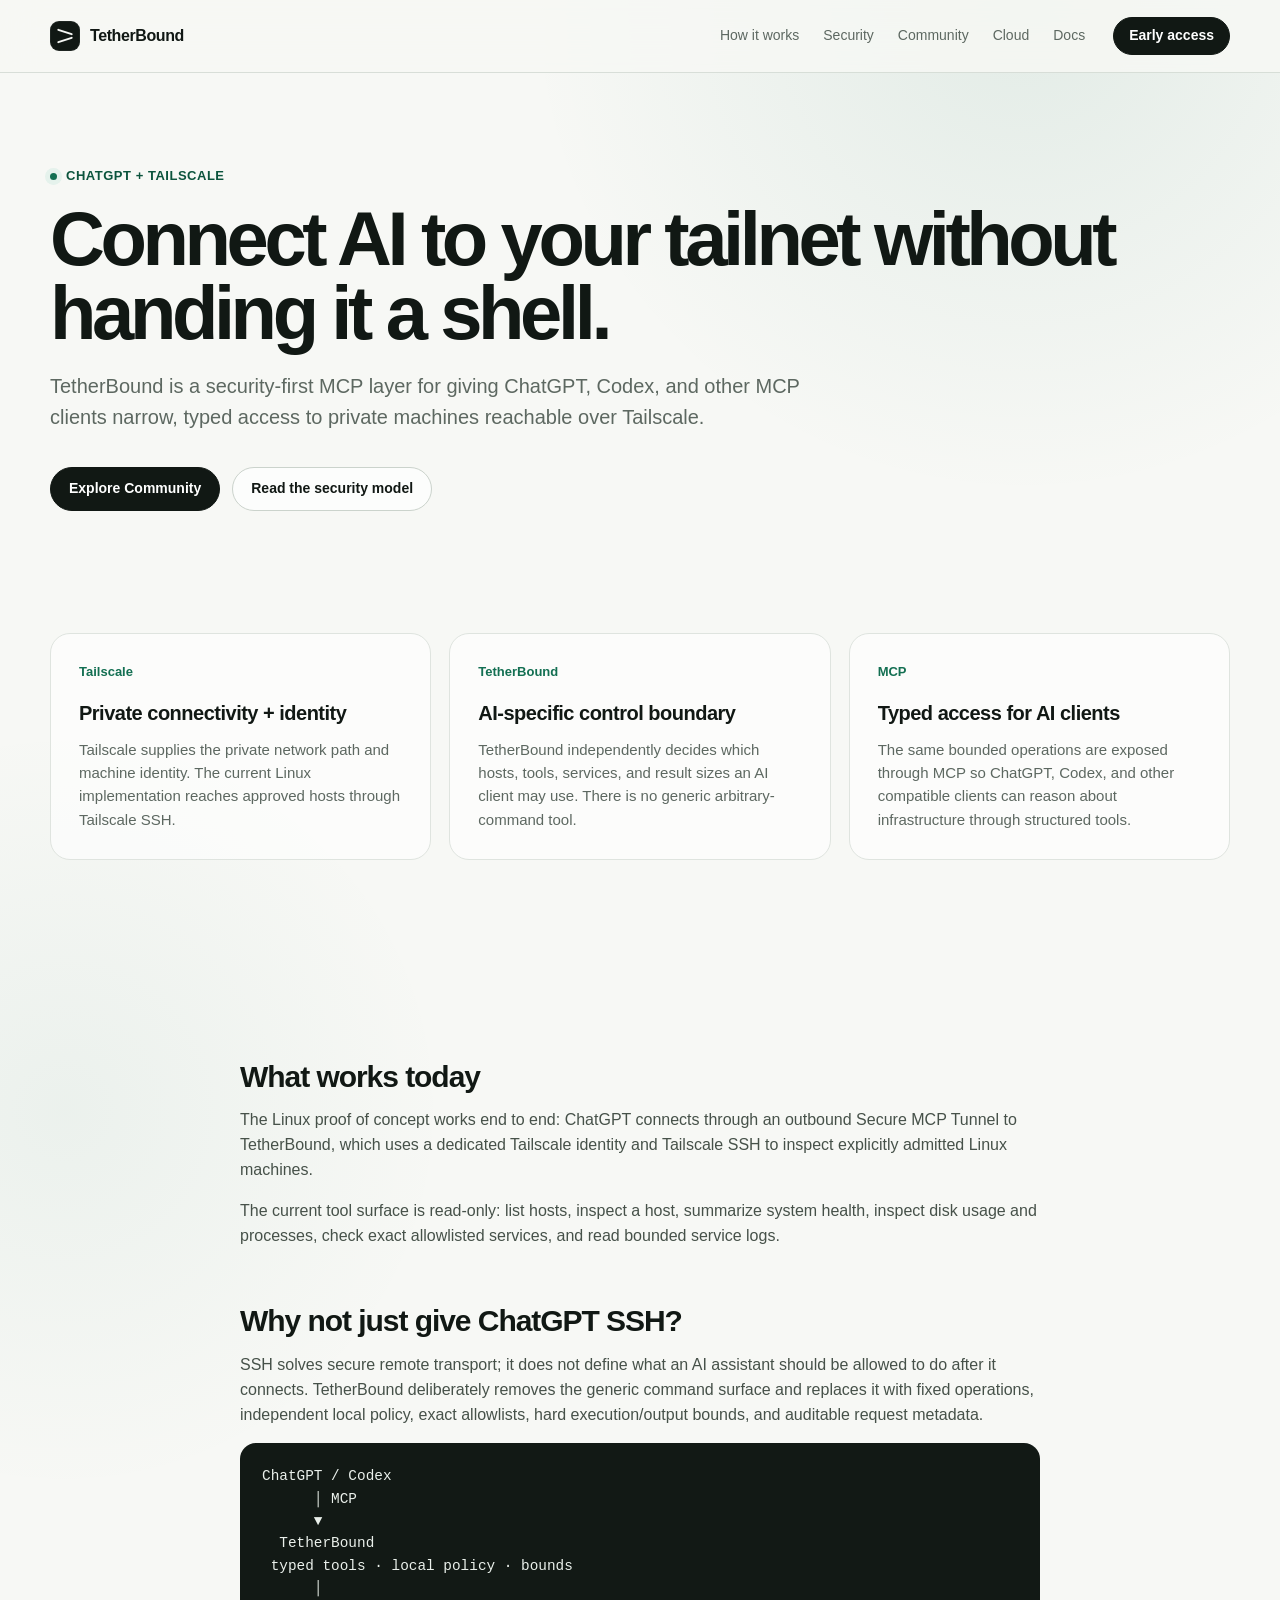
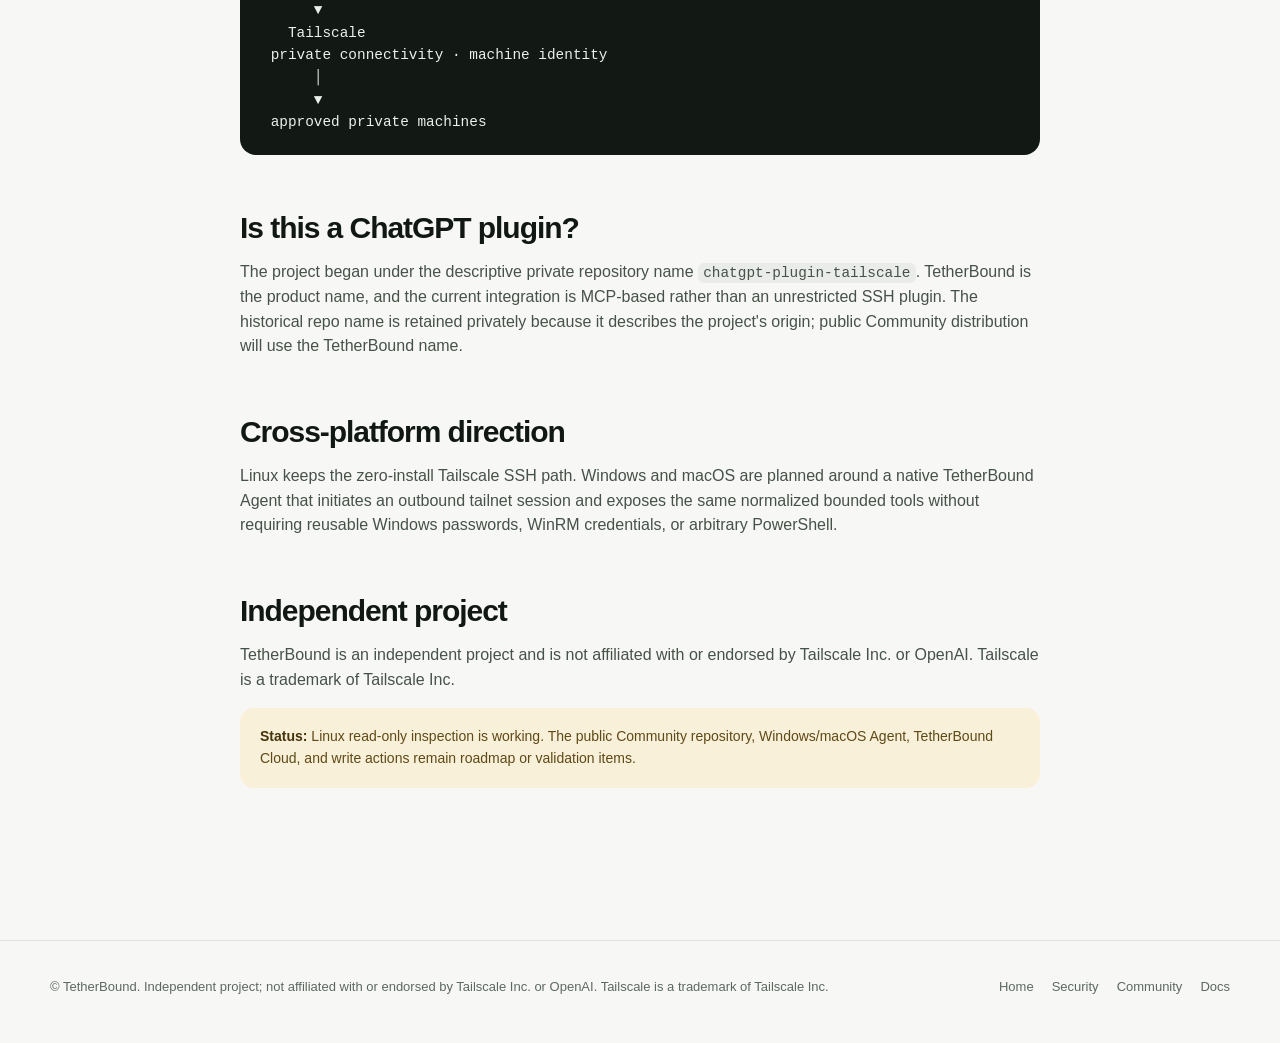
==== chatgpt-tailscale.html @ a8322bad "docs: add ChatGPT Tailscale MCP overview" ====
<!doctype html><html lang="en"><head><meta charset="utf-8"><meta name="viewport" content="width=device-width,initial-scale=1"><title>ChatGPT + Tailscale MCP — TetherBound</title><meta name="description" content="Use TetherBound to give ChatGPT, Codex, and other MCP clients bounded access to private machines over Tailscale without exposing an unrestricted shell."><meta property="og:type" content="website"><meta property="og:title" content="ChatGPT + Tailscale MCP — TetherBound"><meta property="og:description" content="A security-first MCP layer for bounded AI access to machines on your Tailscale network."><link rel="canonical" href="https://tetherbound.dev/chatgpt-tailscale.html"><link rel="stylesheet" href="./styles.css"></head><body><header class="site-header"><div class="container nav"><a class="brand" href="./index.html"><span class="brand-mark"></span><span>TetherBound</span></a><nav class="nav-links"><a href="./index.html#how-it-works">How it works</a><a href="./security.html">Security</a><a href="./community.html">Community</a><a href="./cloud.html">Cloud</a><a href="./docs.html">Docs</a></nav><div class="nav-actions"><a class="button primary small" href="./cloud.html#early-access">Early access</a></div></div></header><main><section class="page-hero"><div class="container"><div class="eyebrow">ChatGPT + Tailscale</div><h1>Connect AI to your tailnet without handing it a shell.</h1><p>TetherBound is a security-first MCP layer for giving ChatGPT, Codex, and other MCP clients narrow, typed access to private machines reachable over Tailscale.</p><div class="hero-actions"><a class="button primary" href="./community.html">Explore Community</a><a class="button" href="./security.html">Read the security model</a></div></div></section><section class="section compact"><div class="container"><div class="grid-3"><article class="card"><div class="number">Tailscale</div><h3>Private connectivity + identity</h3><p>Tailscale supplies the private network path and machine identity. The current Linux implementation reaches approved hosts through Tailscale SSH.</p></article><article class="card"><div class="number">TetherBound</div><h3>AI-specific control boundary</h3><p>TetherBound independently decides which hosts, tools, services, and result sizes an AI client may use. There is no generic arbitrary-command tool.</p></article><article class="card"><div class="number">MCP</div><h3>Typed access for AI clients</h3><p>The same bounded operations are exposed through MCP so ChatGPT, Codex, and other compatible clients can reason about infrastructure through structured tools.</p></article></div></div></section><section class="section compact"><div class="container prose"><h2>What works today</h2><p>The Linux proof of concept works end to end: ChatGPT connects through an outbound Secure MCP Tunnel to TetherBound, which uses a dedicated Tailscale identity and Tailscale SSH to inspect explicitly admitted Linux machines.</p><p>The current tool surface is read-only: list hosts, inspect a host, summarize system health, inspect disk usage and processes, check exact allowlisted services, and read bounded service logs.</p><h2>Why not just give ChatGPT SSH?</h2><p>SSH solves secure remote transport; it does not define what an AI assistant should be allowed to do after it connects. TetherBound deliberately removes the generic command surface and replaces it with fixed operations, independent local policy, exact allowlists, hard execution/output bounds, and auditable request metadata.</p><pre><code>ChatGPT / Codex
      │ MCP
      ▼
  TetherBound
 typed tools · local policy · bounds
      │
      ▼
   Tailscale
 private connectivity · machine identity
      │
      ▼
 approved private machines</code></pre><h2>Is this a ChatGPT plugin?</h2><p>The project began under the descriptive private repository name <code>chatgpt-plugin-tailscale</code>. TetherBound is the product name, and the current integration is MCP-based rather than an unrestricted SSH plugin. The historical repo name is retained privately because it describes the project's origin; public Community distribution will use the TetherBound name.</p><h2>Cross-platform direction</h2><p>Linux keeps the zero-install Tailscale SSH path. Windows and macOS are planned around a native TetherBound Agent that initiates an outbound tailnet session and exposes the same normalized bounded tools without requiring reusable Windows passwords, WinRM credentials, or arbitrary PowerShell.</p><h2>Independent project</h2><p>TetherBound is an independent project and is not affiliated with or endorsed by Tailscale Inc. or OpenAI. Tailscale is a trademark of Tailscale Inc.</p><div class="notice"><strong>Status:</strong> Linux read-only inspection is working. The public Community repository, Windows/macOS Agent, TetherBound Cloud, and write actions remain roadmap or validation items.</div></div></section></main><footer class="site-footer"><div class="container footer-row"><div>© TetherBound. Independent project; not affiliated with or endorsed by Tailscale Inc. or OpenAI. Tailscale is a trademark of Tailscale Inc.</div><div class="footer-links"><a href="./index.html">Home</a><a href="./security.html">Security</a><a href="./community.html">Community</a><a href="./docs.html">Docs</a></div></div></footer></body></html>
---- styles.css ----
:root {--bg:#f7f8f5;--surface:rgba(255,255,255,.82);--surface-solid:#fff;--ink:#111814;--muted:#5d6861;--line:#dfe4df;--line-strong:#cbd3cc;--accent:#136f52;--accent-dark:#0c543d;--accent-soft:#e5f2ec;--warning:#7a5b12;--warning-soft:#f8f0d8;--shadow:0 24px 80px rgba(26,39,31,.09);--radius-sm:12px;--radius-md:20px;--radius-lg:32px;--max:1180px}*{box-sizing:border-box}html{scroll-behavior:smooth}body{margin:0;color:var(--ink);background:radial-gradient(circle at 80% 0%,rgba(19,111,82,.09),transparent 31rem),radial-gradient(circle at 5% 42%,rgba(19,111,82,.05),transparent 24rem),var(--bg);font-family:Inter,ui-sans-serif,-apple-system,BlinkMacSystemFont,"Segoe UI",sans-serif;line-height:1.55;-webkit-font-smoothing:antialiased}a{color:inherit}img,svg{max-width:100%}.container{width:min(calc(100% - 40px),var(--max));margin-inline:auto}.site-header{position:sticky;top:0;z-index:20;backdrop-filter:blur(18px);background:rgba(247,248,245,.82);border-bottom:1px solid rgba(203,211,204,.7)}.nav{min-height:72px;display:flex;align-items:center;gap:28px}.brand{display:inline-flex;align-items:center;gap:10px;text-decoration:none;font-weight:720;letter-spacing:-.025em;white-space:nowrap}.brand-mark{position:relative;width:30px;height:30px;border-radius:9px;background:var(--ink);box-shadow:inset 0 0 0 1px rgba(255,255,255,.06)}.brand-mark:before,.brand-mark:after{content:"";position:absolute;left:7px;right:7px;height:2px;border-radius:999px;background:#f7f8f5}.brand-mark:before{top:10px;transform:rotate(18deg)}.brand-mark:after{bottom:10px;transform:rotate(-18deg)}.nav-links{display:flex;align-items:center;gap:24px;margin-left:auto;font-size:14px;color:var(--muted)}.nav-links a{text-decoration:none}.nav-links a:hover{color:var(--ink)}.nav-actions{display:flex;gap:10px}.button{display:inline-flex;align-items:center;justify-content:center;gap:8px;min-height:44px;padding:0 18px;border:1px solid var(--line-strong);border-radius:999px;text-decoration:none;font-weight:650;font-size:14px;background:rgba(255,255,255,.7);transition:transform .16s ease,border-color .16s ease,background .16s ease}.button:hover{transform:translateY(-1px);border-color:#aeb9b0}.button.primary{background:var(--ink);color:#fff;border-color:var(--ink)}.button.primary:hover{background:#26312b}.button.accent{background:var(--accent);color:#fff;border-color:var(--accent)}.button.accent:hover{background:var(--accent-dark)}.button.small{min-height:38px;padding-inline:15px}.hero{padding:112px 0 72px}.eyebrow{display:inline-flex;align-items:center;gap:9px;color:var(--accent-dark);font-size:13px;font-weight:700;letter-spacing:.04em;text-transform:uppercase}.eyebrow:before{content:"";width:7px;height:7px;border-radius:999px;background:var(--accent);box-shadow:0 0 0 5px var(--accent-soft)}.hero h1{max-width:960px;margin:22px 0 26px;font-size:clamp(52px,7.5vw,94px);line-height:.96;letter-spacing:-.062em;font-weight:720}.hero .lede{max-width:760px;margin:0;color:var(--muted);font-size:clamp(19px,2.2vw,25px);line-height:1.45;letter-spacing:-.018em}.hero-actions{display:flex;flex-wrap:wrap;gap:12px;margin-top:34px}.trust-row{display:flex;flex-wrap:wrap;gap:12px 24px;margin-top:36px;color:var(--muted);font-size:13px}.trust-row span:before{content:"✓";margin-right:7px;color:var(--accent);font-weight:800}.panel{border:1px solid var(--line);border-radius:var(--radius-lg);background:var(--surface);box-shadow:var(--shadow)}.architecture{margin:36px 0 110px;padding:34px;overflow:hidden}.architecture-grid{display:grid;grid-template-columns:1fr auto 1.2fr auto 1.35fr;align-items:stretch;gap:18px}.node{min-height:175px;padding:24px;border:1px solid var(--line);border-radius:var(--radius-md);background:var(--surface-solid)}.node.dark{background:var(--ink);color:#fff;border-color:var(--ink)}.node .node-label{font-size:12px;text-transform:uppercase;letter-spacing:.08em;opacity:.58;font-weight:700}.node h3{margin:30px 0 6px;font-size:22px;letter-spacing:-.035em}.node p{margin:0;font-size:14px;color:var(--muted)}.node.dark p{color:rgba(255,255,255,.65)}.arrow{display:grid;place-items:center;color:#9ba69d;font-size:22px}.platforms{display:grid;gap:10px;margin-top:18px}.platform{display:flex;align-items:center;justify-content:space-between;gap:12px;padding:9px 11px;border-radius:10px;background:#f2f4f1;font-size:13px}.badge{display:inline-flex;align-items:center;min-height:24px;padding:0 9px;border-radius:999px;font-size:11px;font-weight:750;letter-spacing:.02em;background:var(--accent-soft);color:var(--accent-dark)}.badge.planned{background:#eceeeb;color:#647068}.badge.cloud{background:var(--warning-soft);color:var(--warning)}.section{padding:98px 0}.section.compact{padding:72px 0}.section-head{max-width:760px;margin-bottom:42px}.section h2{margin:12px 0 16px;font-size:clamp(36px,5vw,58px);line-height:1.02;letter-spacing:-.052em}.section-head p,.section-intro{color:var(--muted);font-size:18px;margin:0}.grid-3{display:grid;grid-template-columns:repeat(3,1fr);gap:18px}.grid-2{display:grid;grid-template-columns:repeat(2,1fr);gap:18px}.card{padding:28px;border:1px solid var(--line);border-radius:var(--radius-md);background:rgba(255,255,255,.62)}.card h3{margin:16px 0 9px;font-size:20px;letter-spacing:-.025em}.card p{margin:0;color:var(--muted);font-size:15px}.card .number{color:var(--accent);font-size:13px;font-weight:800}.feature-list{display:grid;gap:0;border-top:1px solid var(--line)}.feature{display:grid;grid-template-columns:220px 1fr;gap:28px;padding:26px 0;border-bottom:1px solid var(--line)}.feature h3{margin:0;font-size:17px;letter-spacing:-.02em}.feature p{margin:0;color:var(--muted)}.split{display:grid;grid-template-columns:1fr 1fr;gap:18px}.edition{padding:36px}.edition h3{font-size:30px;margin:8px 0 10px;letter-spacing:-.04em}.edition>p{color:var(--muted)}.edition ul{list-style:none;padding:0;margin:26px 0 30px;display:grid;gap:12px}.edition li{display:flex;gap:10px;align-items:flex-start}.edition li:before{content:"✓";color:var(--accent);font-weight:800}.callout{padding:46px;background:var(--ink);color:#fff;border-radius:var(--radius-lg);overflow:hidden;position:relative}.callout:after{content:"";position:absolute;width:320px;height:320px;border:1px solid rgba(255,255,255,.12);border-radius:50%;right:-110px;top:-110px;box-shadow:0 0 0 70px rgba(255,255,255,.025),0 0 0 140px rgba(255,255,255,.018)}.callout h2{max-width:800px;margin:0 0 18px;font-size:clamp(38px,5vw,64px);letter-spacing:-.055em;line-height:1}.callout p{max-width:680px;color:rgba(255,255,255,.67);font-size:18px}.callout .hero-actions{position:relative;z-index:1}.callout .button{border-color:rgba(255,255,255,.25);background:rgba(255,255,255,.08);color:#fff}.callout .button.primary{color:var(--ink);background:#fff;border-color:#fff}.page-hero{padding:90px 0 50px}.page-hero h1{margin:14px 0 18px;font-size:clamp(48px,7vw,76px);letter-spacing:-.058em;line-height:.98}.page-hero p{max-width:760px;color:var(--muted);font-size:20px}.prose{max-width:800px}.prose h2{margin-top:58px;font-size:30px;letter-spacing:-.035em}.prose h3{margin-top:32px;font-size:20px;letter-spacing:-.02em}.prose p,.prose li{color:#465149}.prose a{color:var(--accent-dark)}.prose code{background:#e9ece8;padding:.13em .36em;border-radius:6px;font-family:ui-monospace,SFMono-Regular,Menlo,monospace;font-size:.9em}.prose pre{overflow:auto;padding:22px;border-radius:16px;background:#121915;color:#eaf0eb}.prose pre code{background:transparent;padding:0;color:inherit}.docs-grid{display:grid;grid-template-columns:repeat(2,1fr);gap:16px}.doc-link{display:block;padding:26px;border:1px solid var(--line);border-radius:18px;text-decoration:none;background:rgba(255,255,255,.65)}.doc-link:hover{border-color:var(--line-strong);background:#fff}.doc-link strong{display:block;margin-bottom:7px;font-size:17px}.doc-link span{color:var(--muted);font-size:14px}.status-table{width:100%;border-collapse:collapse;margin-top:24px}.status-table th,.status-table td{padding:15px 14px;border-bottom:1px solid var(--line);text-align:left;vertical-align:top}.status-table th{color:var(--muted);font-size:12px;text-transform:uppercase;letter-spacing:.06em}.faq{display:grid;gap:0}.faq details{padding:22px 0;border-bottom:1px solid var(--line)}.faq summary{cursor:pointer;font-weight:700;font-size:18px;letter-spacing:-.02em}.faq details p{max-width:760px;color:var(--muted)}.site-footer{margin-top:80px;padding:36px 0 46px;border-top:1px solid var(--line);color:var(--muted);font-size:13px}.footer-row{display:flex;justify-content:space-between;gap:24px;align-items:center}.footer-links{display:flex;gap:18px;flex-wrap:wrap}.footer-links a{text-decoration:none}.notice{padding:18px 20px;border-radius:14px;background:var(--warning-soft);color:#5e4918;font-size:14px}.notice strong{color:#46340c}.foundation-section{padding-top:0!important}.foundation-panel{padding:34px;display:grid;grid-template-columns:minmax(0,.9fr) minmax(0,1.1fr);gap:48px;align-items:start;overflow:hidden}.foundation-panel>*{min-width:0;max-width:100%}.foundation-panel h2{font-size:clamp(30px,4vw,46px);margin:14px 0 0;max-width:100%;overflow-wrap:break-word}.foundation-copy{min-width:0;max-width:100%;overflow-wrap:anywhere}.foundation-copy p{margin:0;color:var(--muted);font-size:17px;max-width:100%}.foundation-copy p+p{margin-top:12px}.foundation-copy a{color:var(--accent-dark);font-weight:700}.foundation-copy .foundation-note{font-size:12px;color:#78827b}.network-heading{margin-top:18px!important;font-size:18px!important}@media(max-width:920px){.nav-links{display:none}.architecture-grid{grid-template-columns:1fr}.arrow{transform:rotate(90deg);min-height:26px}.grid-3{grid-template-columns:1fr}.grid-2,.split,.docs-grid{grid-template-columns:1fr}.feature{grid-template-columns:1fr;gap:8px}.foundation-panel{grid-template-columns:minmax(0,1fr);gap:20px}}@media(max-width:620px){.container{width:min(calc(100% - 28px),var(--max))}.site-header .nav{min-height:64px}.nav-actions .button:first-child{display:none}.hero{padding-top:76px}.architecture{padding:18px;margin-bottom:76px}.section{padding:72px 0}.callout{padding:30px}.foundation-panel{padding:24px}.footer-row{flex-direction:column;align-items:flex-start}}@media(prefers-reduced-motion:reduce){html{scroll-behavior:auto}*,*:before,*:after{transition:none!important}}
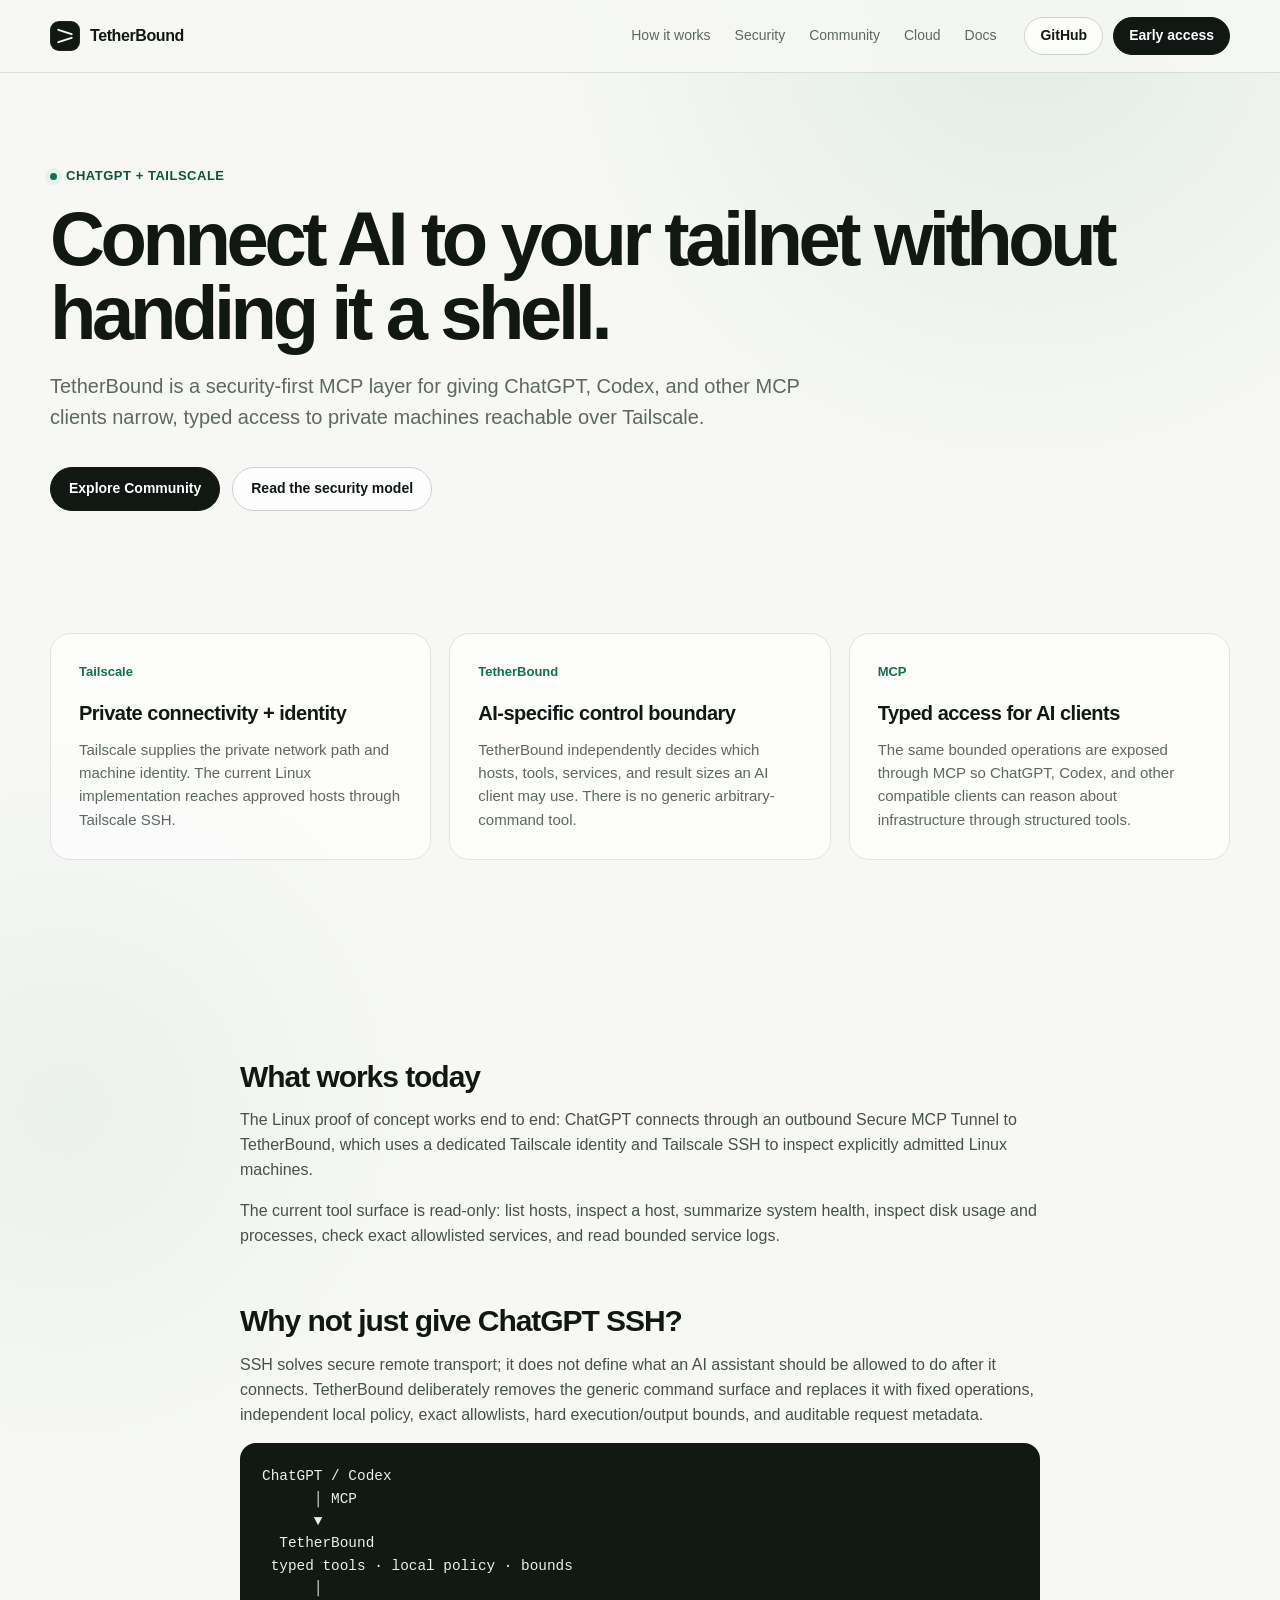
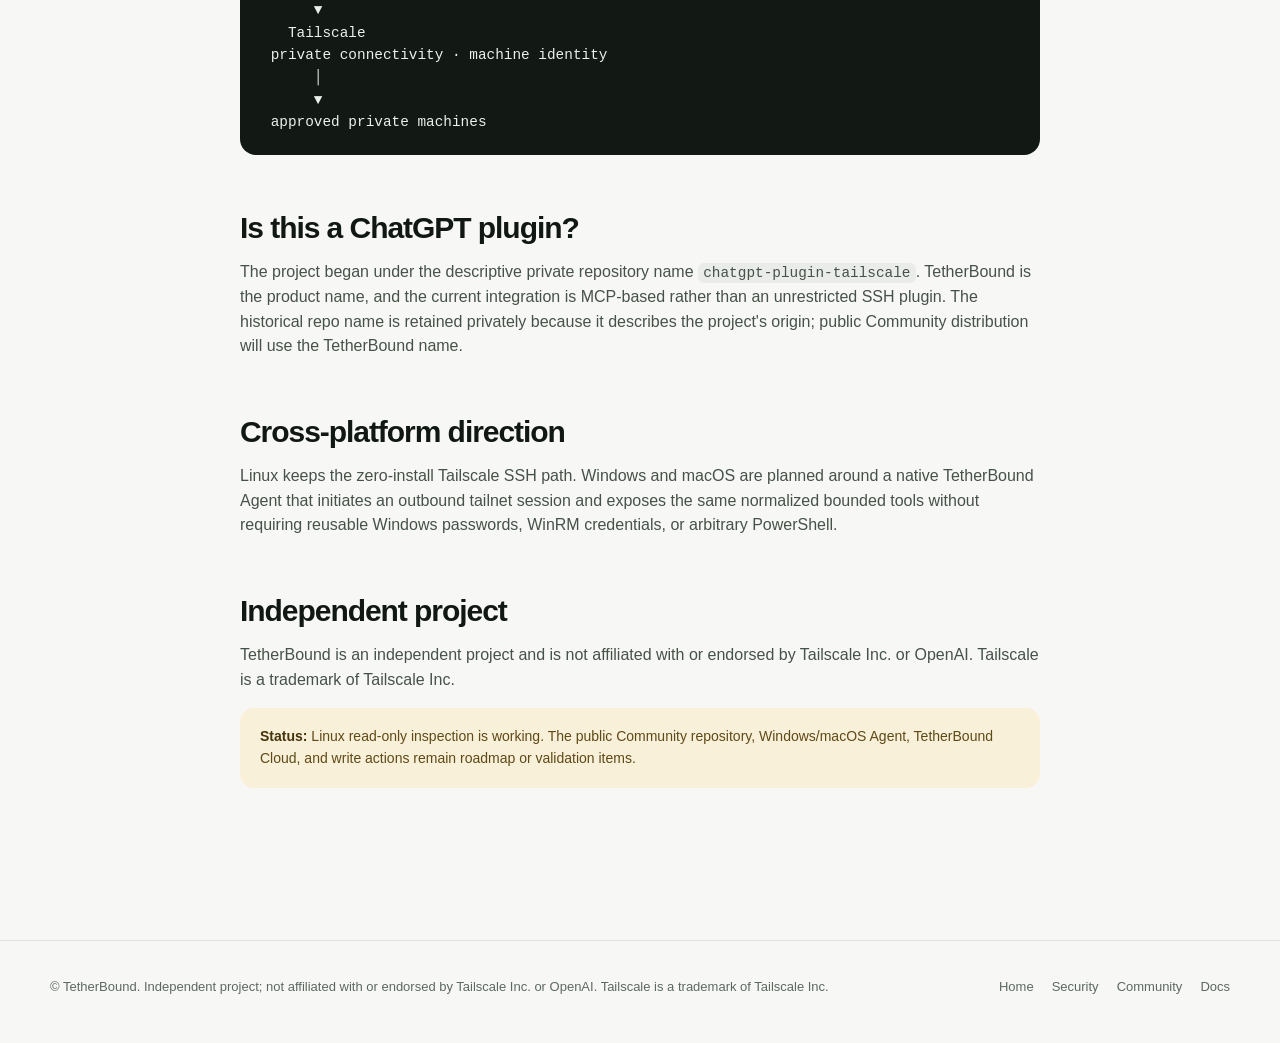
==== commit ce35b2bd: "fix: keep header actions consistent" ====
--- a/chatgpt-tailscale.html
+++ b/chatgpt-tailscale.html
@@ -1,4 +1,4 @@
-<!doctype html><html lang="en"><head><meta charset="utf-8"><meta name="viewport" content="width=device-width,initial-scale=1"><title>ChatGPT + Tailscale MCP — TetherBound</title><meta name="description" content="Use TetherBound to give ChatGPT, Codex, and other MCP clients bounded access to private machines over Tailscale without exposing an unrestricted shell."><meta property="og:type" content="website"><meta property="og:title" content="ChatGPT + Tailscale MCP — TetherBound"><meta property="og:description" content="A security-first MCP layer for bounded AI access to machines on your Tailscale network."><link rel="canonical" href="https://tetherbound.dev/chatgpt-tailscale.html"><link rel="stylesheet" href="./styles.css"></head><body><header class="site-header"><div class="container nav"><a class="brand" href="./index.html"><span class="brand-mark"></span><span>TetherBound</span></a><nav class="nav-links"><a href="./index.html#how-it-works">How it works</a><a href="./security.html">Security</a><a href="./community.html">Community</a><a href="./cloud.html">Cloud</a><a href="./docs.html">Docs</a></nav><div class="nav-actions"><a class="button primary small" href="./cloud.html#early-access">Early access</a></div></div></header><main><section class="page-hero"><div class="container"><div class="eyebrow">ChatGPT + Tailscale</div><h1>Connect AI to your tailnet without handing it a shell.</h1><p>TetherBound is a security-first MCP layer for giving ChatGPT, Codex, and other MCP clients narrow, typed access to private machines reachable over Tailscale.</p><div class="hero-actions"><a class="button primary" href="./community.html">Explore Community</a><a class="button" href="./security.html">Read the security model</a></div></div></section><section class="section compact"><div class="container"><div class="grid-3"><article class="card"><div class="number">Tailscale</div><h3>Private connectivity + identity</h3><p>Tailscale supplies the private network path and machine identity. The current Linux implementation reaches approved hosts through Tailscale SSH.</p></article><article class="card"><div class="number">TetherBound</div><h3>AI-specific control boundary</h3><p>TetherBound independently decides which hosts, tools, services, and result sizes an AI client may use. There is no generic arbitrary-command tool.</p></article><article class="card"><div class="number">MCP</div><h3>Typed access for AI clients</h3><p>The same bounded operations are exposed through MCP so ChatGPT, Codex, and other compatible clients can reason about infrastructure through structured tools.</p></article></div></div></section><section class="section compact"><div class="container prose"><h2>What works today</h2><p>The Linux proof of concept works end to end: ChatGPT connects through an outbound Secure MCP Tunnel to TetherBound, which uses a dedicated Tailscale identity and Tailscale SSH to inspect explicitly admitted Linux machines.</p><p>The current tool surface is read-only: list hosts, inspect a host, summarize system health, inspect disk usage and processes, check exact allowlisted services, and read bounded service logs.</p><h2>Why not just give ChatGPT SSH?</h2><p>SSH solves secure remote transport; it does not define what an AI assistant should be allowed to do after it connects. TetherBound deliberately removes the generic command surface and replaces it with fixed operations, independent local policy, exact allowlists, hard execution/output bounds, and auditable request metadata.</p><pre><code>ChatGPT / Codex
+<!doctype html><html lang="en"><head><meta charset="utf-8"><meta name="viewport" content="width=device-width,initial-scale=1"><title>ChatGPT + Tailscale MCP — TetherBound</title><meta name="description" content="Use TetherBound to give ChatGPT, Codex, and other MCP clients bounded access to private machines over Tailscale without exposing an unrestricted shell."><meta property="og:type" content="website"><meta property="og:title" content="ChatGPT + Tailscale MCP — TetherBound"><meta property="og:description" content="A security-first MCP layer for bounded AI access to machines on your Tailscale network."><link rel="canonical" href="https://tetherbound.dev/chatgpt-tailscale.html"><link rel="stylesheet" href="./styles.css"></head><body><header class="site-header"><div class="container nav"><a class="brand" href="./index.html"><span class="brand-mark"></span><span>TetherBound</span></a><nav class="nav-links"><a href="./index.html#how-it-works">How it works</a><a href="./security.html">Security</a><a href="./community.html">Community</a><a href="./cloud.html">Cloud</a><a href="./docs.html">Docs</a></nav><div class="nav-actions"><a class="button small" href="https://github.com/fijimunkii/tetherbound-site">GitHub</a><a class="button primary small" href="./cloud.html#early-access">Early access</a></div></div></header><main><section class="page-hero"><div class="container"><div class="eyebrow">ChatGPT + Tailscale</div><h1>Connect AI to your tailnet without handing it a shell.</h1><p>TetherBound is a security-first MCP layer for giving ChatGPT, Codex, and other MCP clients narrow, typed access to private machines reachable over Tailscale.</p><div class="hero-actions"><a class="button primary" href="./community.html">Explore Community</a><a class="button" href="./security.html">Read the security model</a></div></div></section><section class="section compact"><div class="container"><div class="grid-3"><article class="card"><div class="number">Tailscale</div><h3>Private connectivity + identity</h3><p>Tailscale supplies the private network path and machine identity. The current Linux implementation reaches approved hosts through Tailscale SSH.</p></article><article class="card"><div class="number">TetherBound</div><h3>AI-specific control boundary</h3><p>TetherBound independently decides which hosts, tools, services, and result sizes an AI client may use. There is no generic arbitrary-command tool.</p></article><article class="card"><div class="number">MCP</div><h3>Typed access for AI clients</h3><p>The same bounded operations are exposed through MCP so ChatGPT, Codex, and other compatible clients can reason about infrastructure through structured tools.</p></article></div></div></section><section class="section compact"><div class="container prose"><h2>What works today</h2><p>The Linux proof of concept works end to end: ChatGPT connects through an outbound Secure MCP Tunnel to TetherBound, which uses a dedicated Tailscale identity and Tailscale SSH to inspect explicitly admitted Linux machines.</p><p>The current tool surface is read-only: list hosts, inspect a host, summarize system health, inspect disk usage and processes, check exact allowlisted services, and read bounded service logs.</p><h2>Why not just give ChatGPT SSH?</h2><p>SSH solves secure remote transport; it does not define what an AI assistant should be allowed to do after it connects. TetherBound deliberately removes the generic command surface and replaces it with fixed operations, independent local policy, exact allowlists, hard execution/output bounds, and auditable request metadata.</p><pre><code>ChatGPT / Codex
       │ MCP
       ▼
   TetherBound
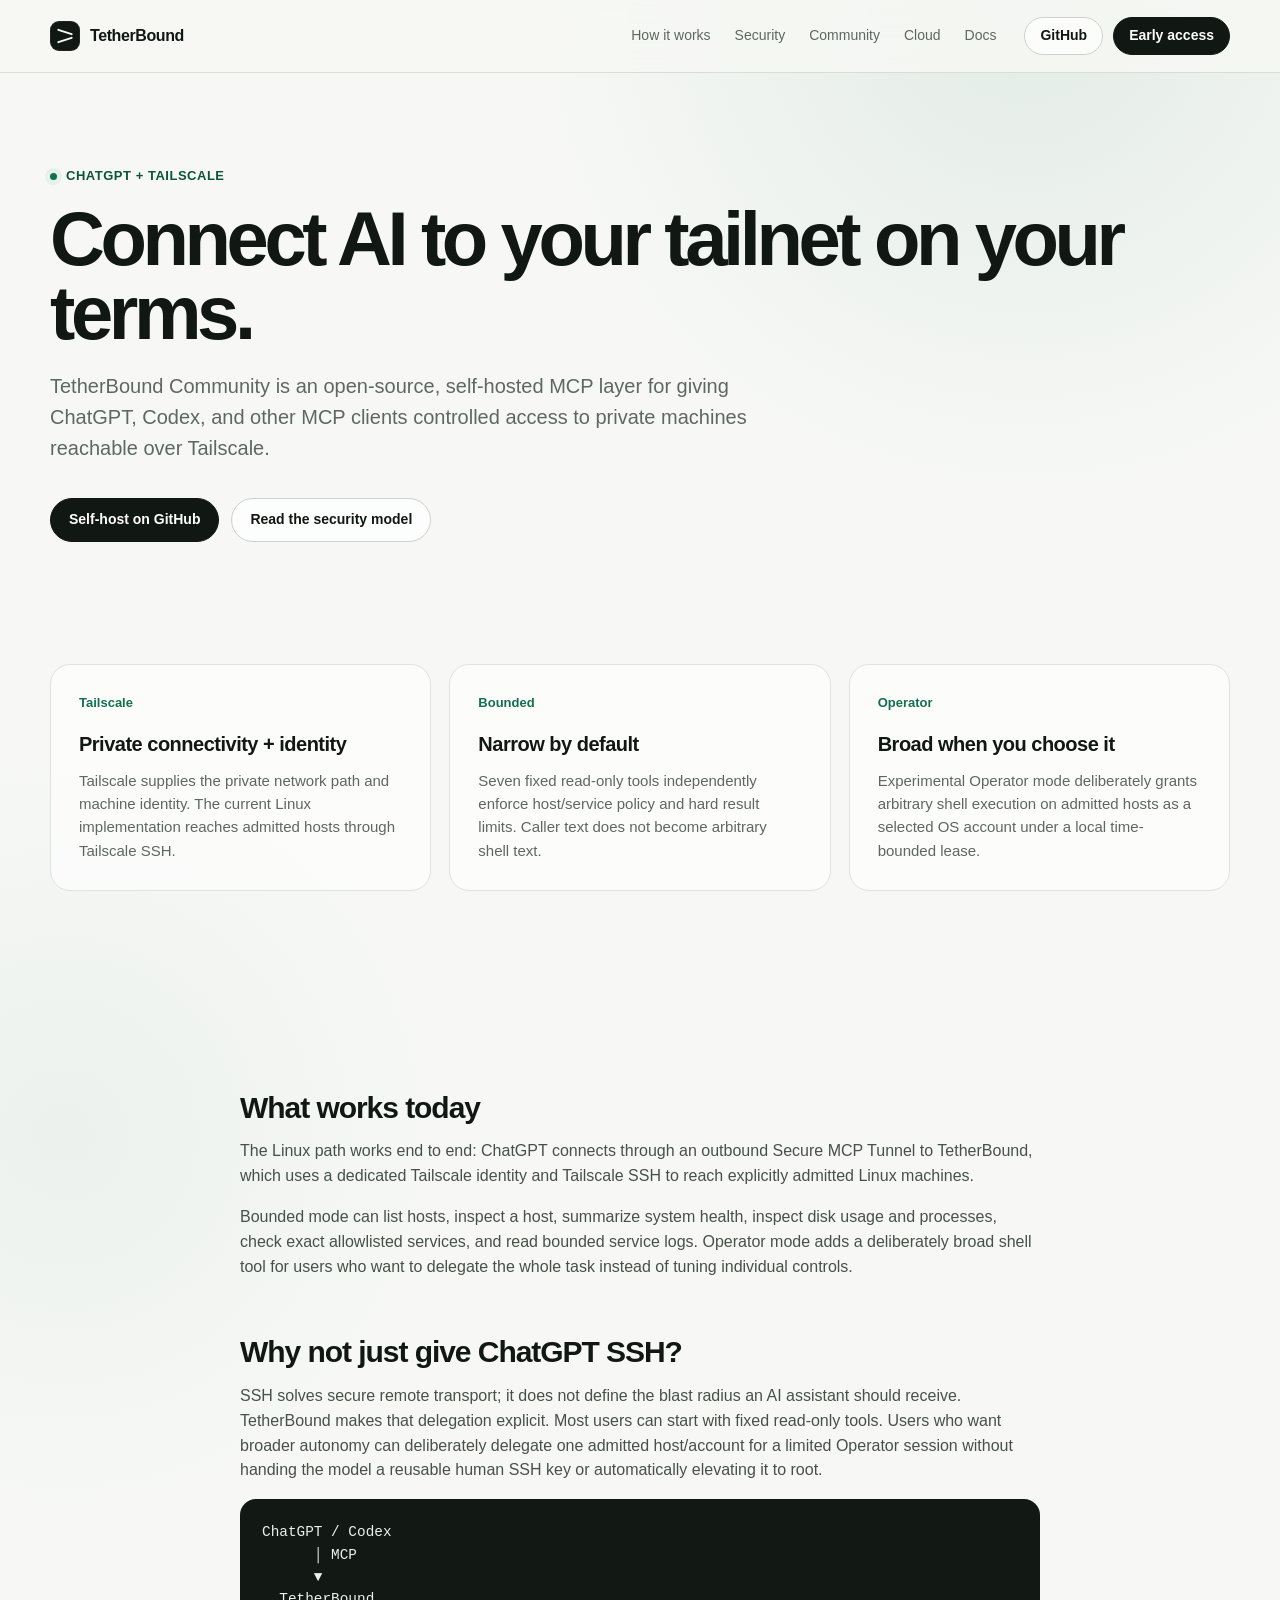
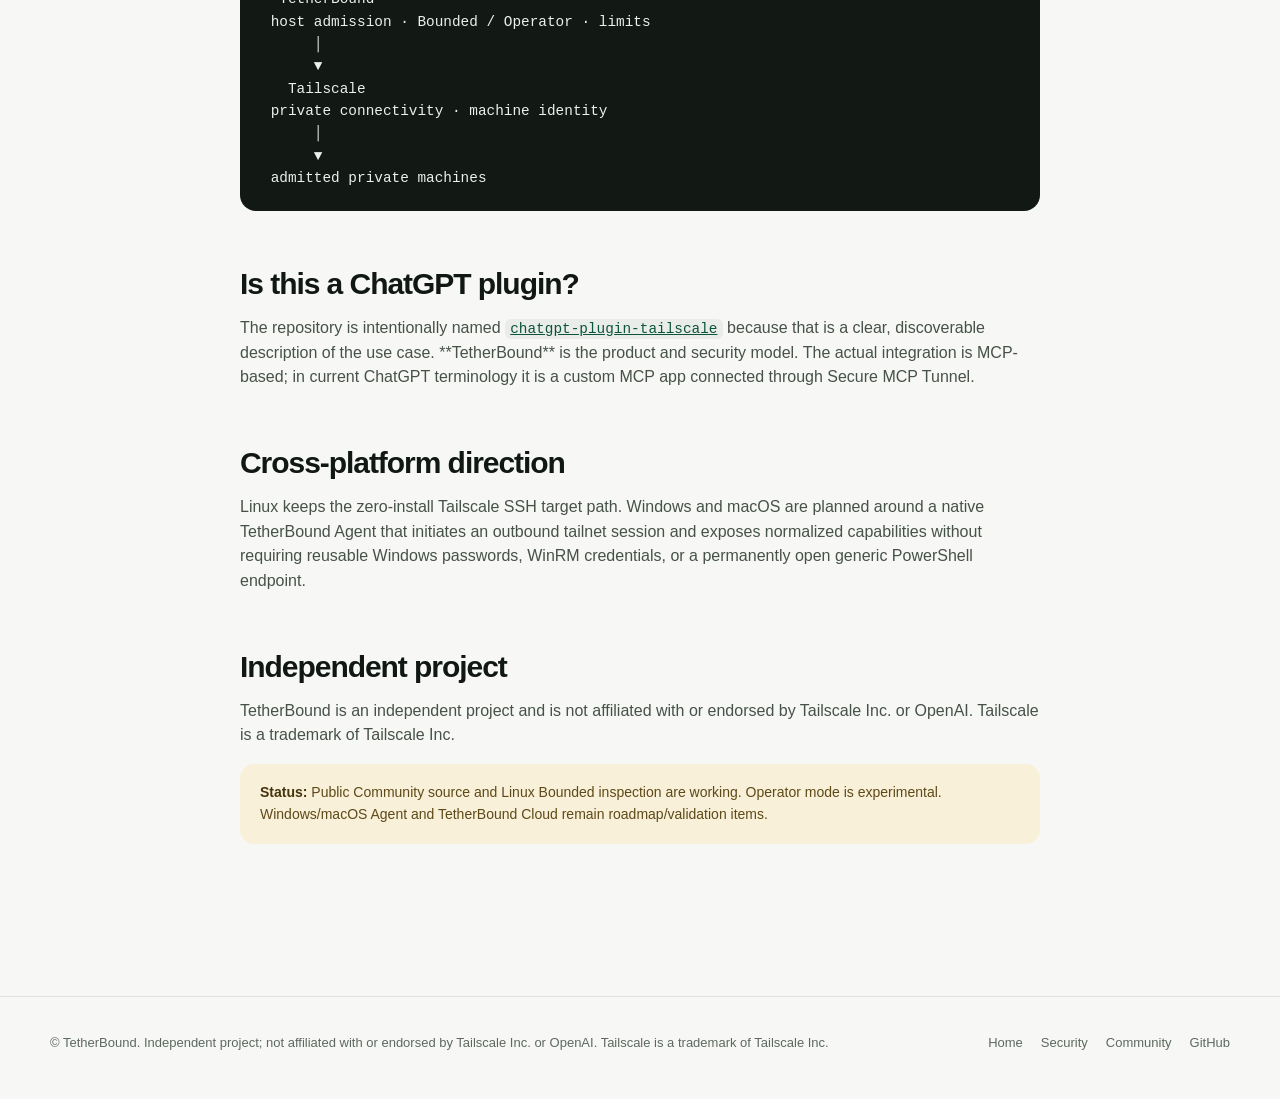
==== commit 7243fd8e: "site: update ChatGPT Tailscale page for public Operator model" ====
--- a/chatgpt-tailscale.html
+++ b/chatgpt-tailscale.html
@@ -1,12 +1,12 @@
-<!doctype html><html lang="en"><head><meta charset="utf-8"><meta name="viewport" content="width=device-width,initial-scale=1"><title>ChatGPT + Tailscale MCP — TetherBound</title><meta name="description" content="Use TetherBound to give ChatGPT, Codex, and other MCP clients bounded access to private machines over Tailscale without exposing an unrestricted shell."><meta property="og:type" content="website"><meta property="og:title" content="ChatGPT + Tailscale MCP — TetherBound"><meta property="og:description" content="A security-first MCP layer for bounded AI access to machines on your Tailscale network."><link rel="canonical" href="https://tetherbound.dev/chatgpt-tailscale.html"><link rel="stylesheet" href="./styles.css"></head><body><header class="site-header"><div class="container nav"><a class="brand" href="./index.html"><span class="brand-mark"></span><span>TetherBound</span></a><nav class="nav-links"><a href="./index.html#how-it-works">How it works</a><a href="./security.html">Security</a><a href="./community.html">Community</a><a href="./cloud.html">Cloud</a><a href="./docs.html">Docs</a></nav><div class="nav-actions"><a class="button small" href="https://github.com/fijimunkii/tetherbound-site">GitHub</a><a class="button primary small" href="./cloud.html#early-access">Early access</a></div></div></header><main><section class="page-hero"><div class="container"><div class="eyebrow">ChatGPT + Tailscale</div><h1>Connect AI to your tailnet without handing it a shell.</h1><p>TetherBound is a security-first MCP layer for giving ChatGPT, Codex, and other MCP clients narrow, typed access to private machines reachable over Tailscale.</p><div class="hero-actions"><a class="button primary" href="./community.html">Explore Community</a><a class="button" href="./security.html">Read the security model</a></div></div></section><section class="section compact"><div class="container"><div class="grid-3"><article class="card"><div class="number">Tailscale</div><h3>Private connectivity + identity</h3><p>Tailscale supplies the private network path and machine identity. The current Linux implementation reaches approved hosts through Tailscale SSH.</p></article><article class="card"><div class="number">TetherBound</div><h3>AI-specific control boundary</h3><p>TetherBound independently decides which hosts, tools, services, and result sizes an AI client may use. There is no generic arbitrary-command tool.</p></article><article class="card"><div class="number">MCP</div><h3>Typed access for AI clients</h3><p>The same bounded operations are exposed through MCP so ChatGPT, Codex, and other compatible clients can reason about infrastructure through structured tools.</p></article></div></div></section><section class="section compact"><div class="container prose"><h2>What works today</h2><p>The Linux proof of concept works end to end: ChatGPT connects through an outbound Secure MCP Tunnel to TetherBound, which uses a dedicated Tailscale identity and Tailscale SSH to inspect explicitly admitted Linux machines.</p><p>The current tool surface is read-only: list hosts, inspect a host, summarize system health, inspect disk usage and processes, check exact allowlisted services, and read bounded service logs.</p><h2>Why not just give ChatGPT SSH?</h2><p>SSH solves secure remote transport; it does not define what an AI assistant should be allowed to do after it connects. TetherBound deliberately removes the generic command surface and replaces it with fixed operations, independent local policy, exact allowlists, hard execution/output bounds, and auditable request metadata.</p><pre><code>ChatGPT / Codex
+<!doctype html><html lang="en"><head><meta charset="utf-8"><meta name="viewport" content="width=device-width,initial-scale=1"><title>ChatGPT + Tailscale MCP — TetherBound</title><meta name="description" content="Use open-source TetherBound Community to give ChatGPT, Codex, and other MCP clients controlled access to private machines over Tailscale."><meta property="og:type" content="website"><meta property="og:title" content="ChatGPT + Tailscale MCP — TetherBound"><meta property="og:description" content="A self-hosted MCP layer for controlled AI access to machines on your Tailscale network."><link rel="canonical" href="https://tetherbound.dev/chatgpt-tailscale.html"><link rel="stylesheet" href="./styles.css"></head><body><header class="site-header"><div class="container nav"><a class="brand" href="./index.html"><span class="brand-mark"></span><span>TetherBound</span></a><nav class="nav-links"><a href="./index.html#how-it-works">How it works</a><a href="./security.html">Security</a><a href="./community.html">Community</a><a href="./cloud.html">Cloud</a><a href="./docs.html">Docs</a></nav><div class="nav-actions"><a class="button small" href="https://github.com/fijimunkii/chatgpt-plugin-tailscale">GitHub</a><a class="button primary small" href="./cloud.html#early-access">Early access</a></div></div></header><main><section class="page-hero"><div class="container"><div class="eyebrow">ChatGPT + Tailscale</div><h1>Connect AI to your tailnet on your terms.</h1><p>TetherBound Community is an open-source, self-hosted MCP layer for giving ChatGPT, Codex, and other MCP clients controlled access to private machines reachable over Tailscale.</p><div class="hero-actions"><a class="button primary" href="https://github.com/fijimunkii/chatgpt-plugin-tailscale">Self-host on GitHub</a><a class="button" href="./security.html">Read the security model</a></div></div></section><section class="section compact"><div class="container"><div class="grid-3"><article class="card"><div class="number">Tailscale</div><h3>Private connectivity + identity</h3><p>Tailscale supplies the private network path and machine identity. The current Linux implementation reaches admitted hosts through Tailscale SSH.</p></article><article class="card"><div class="number">Bounded</div><h3>Narrow by default</h3><p>Seven fixed read-only tools independently enforce host/service policy and hard result limits. Caller text does not become arbitrary shell text.</p></article><article class="card"><div class="number">Operator</div><h3>Broad when you choose it</h3><p>Experimental Operator mode deliberately grants arbitrary shell execution on admitted hosts as a selected OS account under a local time-bounded lease.</p></article></div></div></section><section class="section compact"><div class="container prose"><h2>What works today</h2><p>The Linux path works end to end: ChatGPT connects through an outbound Secure MCP Tunnel to TetherBound, which uses a dedicated Tailscale identity and Tailscale SSH to reach explicitly admitted Linux machines.</p><p>Bounded mode can list hosts, inspect a host, summarize system health, inspect disk usage and processes, check exact allowlisted services, and read bounded service logs. Operator mode adds a deliberately broad shell tool for users who want to delegate the whole task instead of tuning individual controls.</p><h2>Why not just give ChatGPT SSH?</h2><p>SSH solves secure remote transport; it does not define the blast radius an AI assistant should receive. TetherBound makes that delegation explicit. Most users can start with fixed read-only tools. Users who want broader autonomy can deliberately delegate one admitted host/account for a limited Operator session without handing the model a reusable human SSH key or automatically elevating it to root.</p><pre><code>ChatGPT / Codex
       │ MCP
       ▼
   TetherBound
- typed tools · local policy · bounds
+ host admission · Bounded / Operator · limits
       │
       ▼
    Tailscale
  private connectivity · machine identity
       │
       ▼
- approved private machines</code></pre><h2>Is this a ChatGPT plugin?</h2><p>The project began under the descriptive private repository name <code>chatgpt-plugin-tailscale</code>. TetherBound is the product name, and the current integration is MCP-based rather than an unrestricted SSH plugin. The historical repo name is retained privately because it describes the project's origin; public Community distribution will use the TetherBound name.</p><h2>Cross-platform direction</h2><p>Linux keeps the zero-install Tailscale SSH path. Windows and macOS are planned around a native TetherBound Agent that initiates an outbound tailnet session and exposes the same normalized bounded tools without requiring reusable Windows passwords, WinRM credentials, or arbitrary PowerShell.</p><h2>Independent project</h2><p>TetherBound is an independent project and is not affiliated with or endorsed by Tailscale Inc. or OpenAI. Tailscale is a trademark of Tailscale Inc.</p><div class="notice"><strong>Status:</strong> Linux read-only inspection is working. The public Community repository, Windows/macOS Agent, TetherBound Cloud, and write actions remain roadmap or validation items.</div></div></section></main><footer class="site-footer"><div class="container footer-row"><div>© TetherBound. Independent project; not affiliated with or endorsed by Tailscale Inc. or OpenAI. Tailscale is a trademark of Tailscale Inc.</div><div class="footer-links"><a href="./index.html">Home</a><a href="./security.html">Security</a><a href="./community.html">Community</a><a href="./docs.html">Docs</a></div></div></footer></body></html>+ admitted private machines</code></pre><h2>Is this a ChatGPT plugin?</h2><p>The repository is intentionally named <a href="https://github.com/fijimunkii/chatgpt-plugin-tailscale"><code>chatgpt-plugin-tailscale</code></a> because that is a clear, discoverable description of the use case. **TetherBound** is the product and security model. The actual integration is MCP-based; in current ChatGPT terminology it is a custom MCP app connected through Secure MCP Tunnel.</p><h2>Cross-platform direction</h2><p>Linux keeps the zero-install Tailscale SSH target path. Windows and macOS are planned around a native TetherBound Agent that initiates an outbound tailnet session and exposes normalized capabilities without requiring reusable Windows passwords, WinRM credentials, or a permanently open generic PowerShell endpoint.</p><h2>Independent project</h2><p>TetherBound is an independent project and is not affiliated with or endorsed by Tailscale Inc. or OpenAI. Tailscale is a trademark of Tailscale Inc.</p><div class="notice"><strong>Status:</strong> Public Community source and Linux Bounded inspection are working. Operator mode is experimental. Windows/macOS Agent and TetherBound Cloud remain roadmap/validation items.</div></div></section></main><footer class="site-footer"><div class="container footer-row"><div>© TetherBound. Independent project; not affiliated with or endorsed by Tailscale Inc. or OpenAI. Tailscale is a trademark of Tailscale Inc.</div><div class="footer-links"><a href="./index.html">Home</a><a href="./security.html">Security</a><a href="./community.html">Community</a><a href="https://github.com/fijimunkii/chatgpt-plugin-tailscale">GitHub</a></div></div></footer></body></html>
